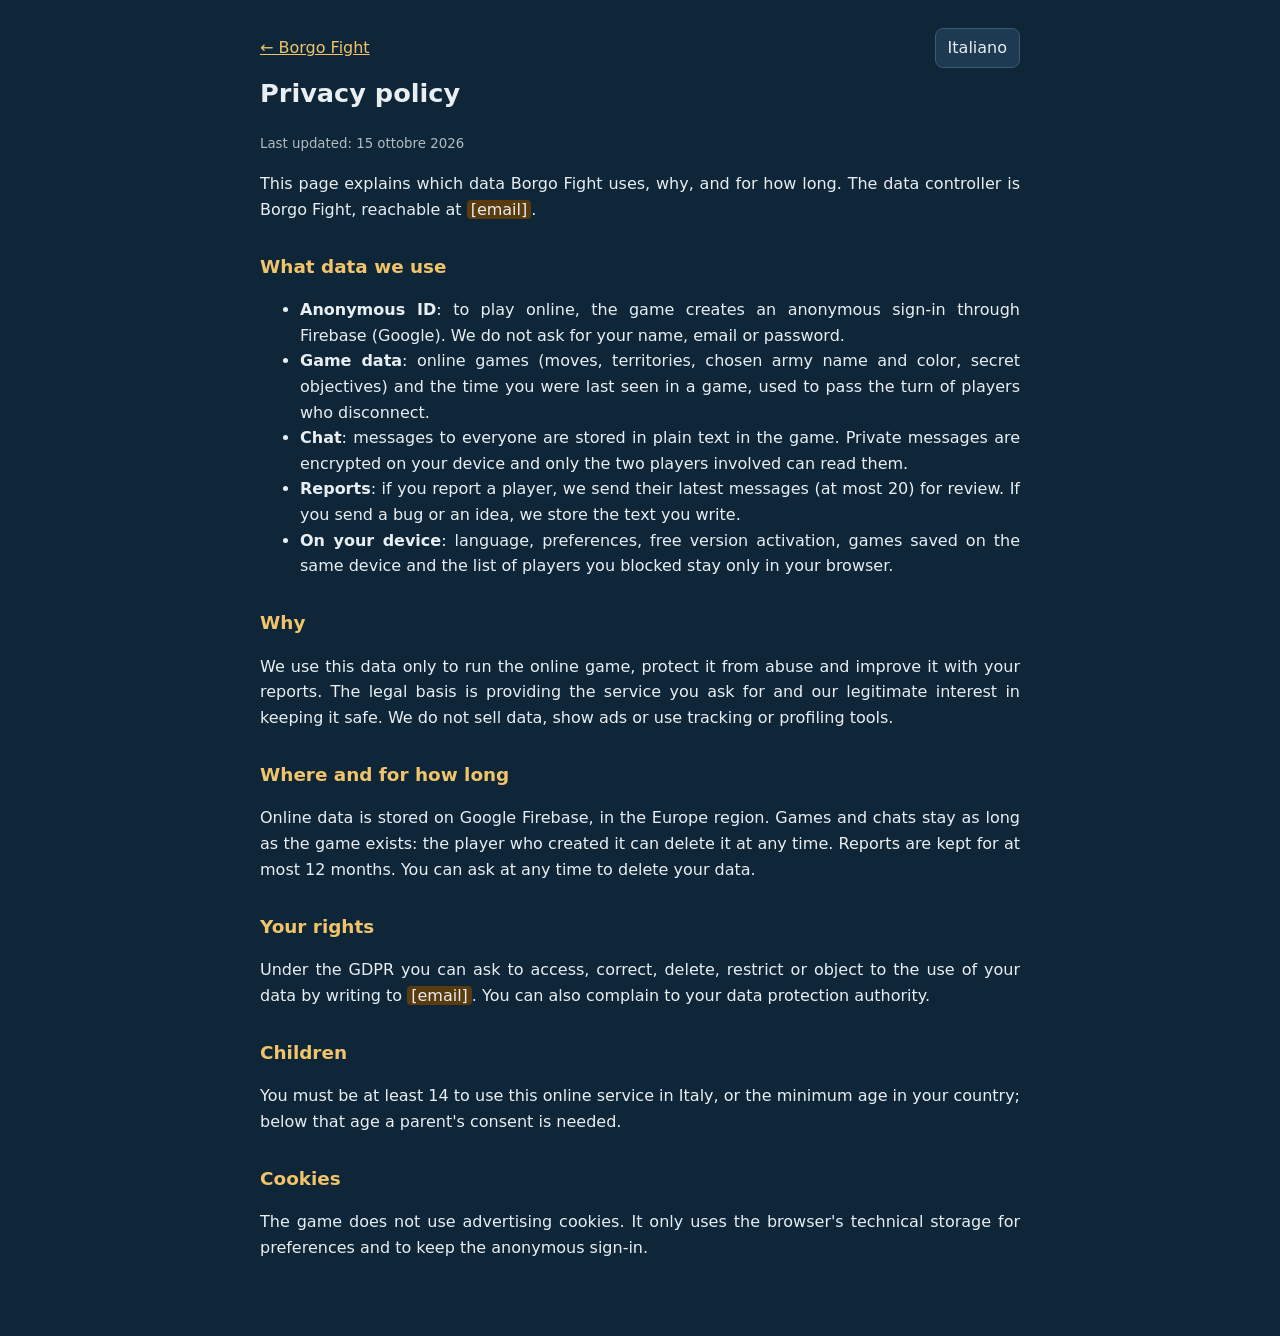
==== privacy.html @ 2352db0c "Add files via upload" ====
<!doctype html><html lang="it"><head><meta charset="utf-8"><meta name="viewport" content="width=device-width,initial-scale=1"><title>Borgo Fight</title><style>:root{color-scheme:dark}body{margin:0;background:#0e2638;color:#e9eef2;font:16px/1.6 system-ui,-apple-system,Segoe UI,Roboto,sans-serif}main{max-width:760px;margin:0 auto;padding:28px 20px 60px}h1{font-size:1.6em;margin:.2em 0}h2{font-size:1.15em;margin:1.6em 0 .4em;color:#f0c46a}p,li{text-align:justify;hyphens:auto}a{color:#f0c46a}.top{display:flex;justify-content:space-between;align-items:center;gap:12px}button{background:#1d3a52;color:#e9eef2;border:1px solid #3a5a74;border-radius:8px;padding:6px 12px;cursor:pointer;font:inherit}.ph{background:#5a3b10;padding:0 4px;border-radius:4px}small{opacity:.75}</style></head><body><main>
<div class="top"><a href="./">← Borgo Fight</a><button id="sw"></button></div>
<section data-l="it"><h1>Informativa sulla privacy</h1><p><small>Ultimo aggiornamento: <span class="ph" data-k="date">[data]</span></small></p>
<p>Questa pagina spiega quali dati usa Borgo Fight, perché e per quanto tempo. Il titolare del trattamento è <span class="ph" data-k="owner">[nome e cognome del titolare]</span>, contattabile a <span class="ph" data-k="email">[email]</span>.</p>
<h2>Quali dati usiamo</h2>
<ul><li><b>Identificativo anonimo</b>: per giocare online il gioco crea un accesso anonimo tramite Firebase (Google). Non chiediamo nome, email o password.</li>
<li><b>Dati di gioco</b>: le partite online (mosse, territori, nome dell'armata e colore scelti, obiettivi segreti) e l'ora dell'ultima presenza nella partita, usata per far passare il turno a chi si disconnette.</li>
<li><b>Chat</b>: i messaggi a tutti sono salvati in chiaro nella partita. I messaggi privati sono cifrati sul tuo dispositivo e possono leggerli solo i due giocatori coinvolti.</li>
<li><b>Segnalazioni</b>: se segnali un giocatore, inviamo i suoi ultimi messaggi (al massimo 20) per controllarli. Se invii un bug o un'idea, salviamo il testo che scrivi.</li>
<li><b>Sul tuo dispositivo</b>: lingua, preferenze, attivazione della versione free, partite salvate sullo stesso dispositivo e l'elenco dei giocatori che hai bloccato restano solo nel tuo browser.</li></ul>
<h2>Perché</h2><p>Usiamo questi dati solo per far funzionare il gioco online, proteggerlo da abusi e migliorarlo con le tue segnalazioni. La base giuridica è l'esecuzione del servizio che richiedi e il nostro legittimo interesse a tenerlo sicuro. Non vendiamo dati, non mostriamo pubblicità e non usiamo strumenti di tracciamento o profilazione.</p>
<h2>Dove e per quanto tempo</h2><p>I dati online sono conservati su Google Firebase, nella regione Europa. Le partite e le chat restano finché la partita esiste: chi l'ha creata può cancellarla in qualsiasi momento. Le segnalazioni restano al massimo 12 mesi. Puoi chiedere in qualunque momento di cancellare i tuoi dati.</p>
<h2>I tuoi diritti</h2><p>Secondo il GDPR puoi chiedere di accedere ai tuoi dati, correggerli, cancellarli, limitarne l'uso o opporti, scrivendo a <span class="ph" data-k="email">[email]</span>. Puoi anche presentare reclamo al Garante per la protezione dei dati personali.</p>
<h2>Minori</h2><p>In Italia per usare servizi online come questo serve avere almeno 14 anni; sotto questa età serve il consenso di un genitore.</p>
<h2>Cookie</h2><p>Il gioco non usa cookie pubblicitari. Usa solo la memoria tecnica del browser per le preferenze e per mantenere l'accesso anonimo.</p></section>
<section data-l="en" hidden><h1>Privacy policy</h1><p><small>Last updated: <span class="ph" data-k="date">[date]</span></small></p>
<p>This page explains which data Borgo Fight uses, why, and for how long. The data controller is <span class="ph" data-k="owner">[owner full name]</span>, reachable at <span class="ph" data-k="email">[email]</span>.</p>
<h2>What data we use</h2>
<ul><li><b>Anonymous ID</b>: to play online, the game creates an anonymous sign-in through Firebase (Google). We do not ask for your name, email or password.</li>
<li><b>Game data</b>: online games (moves, territories, chosen army name and color, secret objectives) and the time you were last seen in a game, used to pass the turn of players who disconnect.</li>
<li><b>Chat</b>: messages to everyone are stored in plain text in the game. Private messages are encrypted on your device and only the two players involved can read them.</li>
<li><b>Reports</b>: if you report a player, we send their latest messages (at most 20) for review. If you send a bug or an idea, we store the text you write.</li>
<li><b>On your device</b>: language, preferences, free version activation, games saved on the same device and the list of players you blocked stay only in your browser.</li></ul>
<h2>Why</h2><p>We use this data only to run the online game, protect it from abuse and improve it with your reports. The legal basis is providing the service you ask for and our legitimate interest in keeping it safe. We do not sell data, show ads or use tracking or profiling tools.</p>
<h2>Where and for how long</h2><p>Online data is stored on Google Firebase, in the Europe region. Games and chats stay as long as the game exists: the player who created it can delete it at any time. Reports are kept for at most 12 months. You can ask at any time to delete your data.</p>
<h2>Your rights</h2><p>Under the GDPR you can ask to access, correct, delete, restrict or object to the use of your data by writing to <span class="ph" data-k="email">[email]</span>. You can also complain to your data protection authority.</p>
<h2>Children</h2><p>You must be at least 14 to use this online service in Italy, or the minimum age in your country; below that age a parent's consent is needed.</p>
<h2>Cookies</h2><p>The game does not use advertising cookies. It only uses the browser's technical storage for preferences and to keep the anonymous sign-in.</p></section>
</main><script>const L=(navigator.language||'en').toLowerCase().startsWith('it')?'it':'en';function show(l){document.querySelectorAll('[data-l]').forEach(e=>e.hidden=e.dataset.l!==l);document.documentElement.lang=l;document.getElementById('sw').textContent=l==='it'?'English':'Italiano';document.getElementById('sw').onclick=()=>show(l==='it'?'en':'it');}show(L);</script><script src="config.js"></script><script>const C=window.BORGO_CONFIG||{},M={owner:C.ownerName,email:C.ownerEmail,date:C.legalDate};document.querySelectorAll(".ph").forEach(e=>{const v=M[e.dataset.k];if(v){e.textContent=v;e.classList.remove("ph");}});</script></body></html>
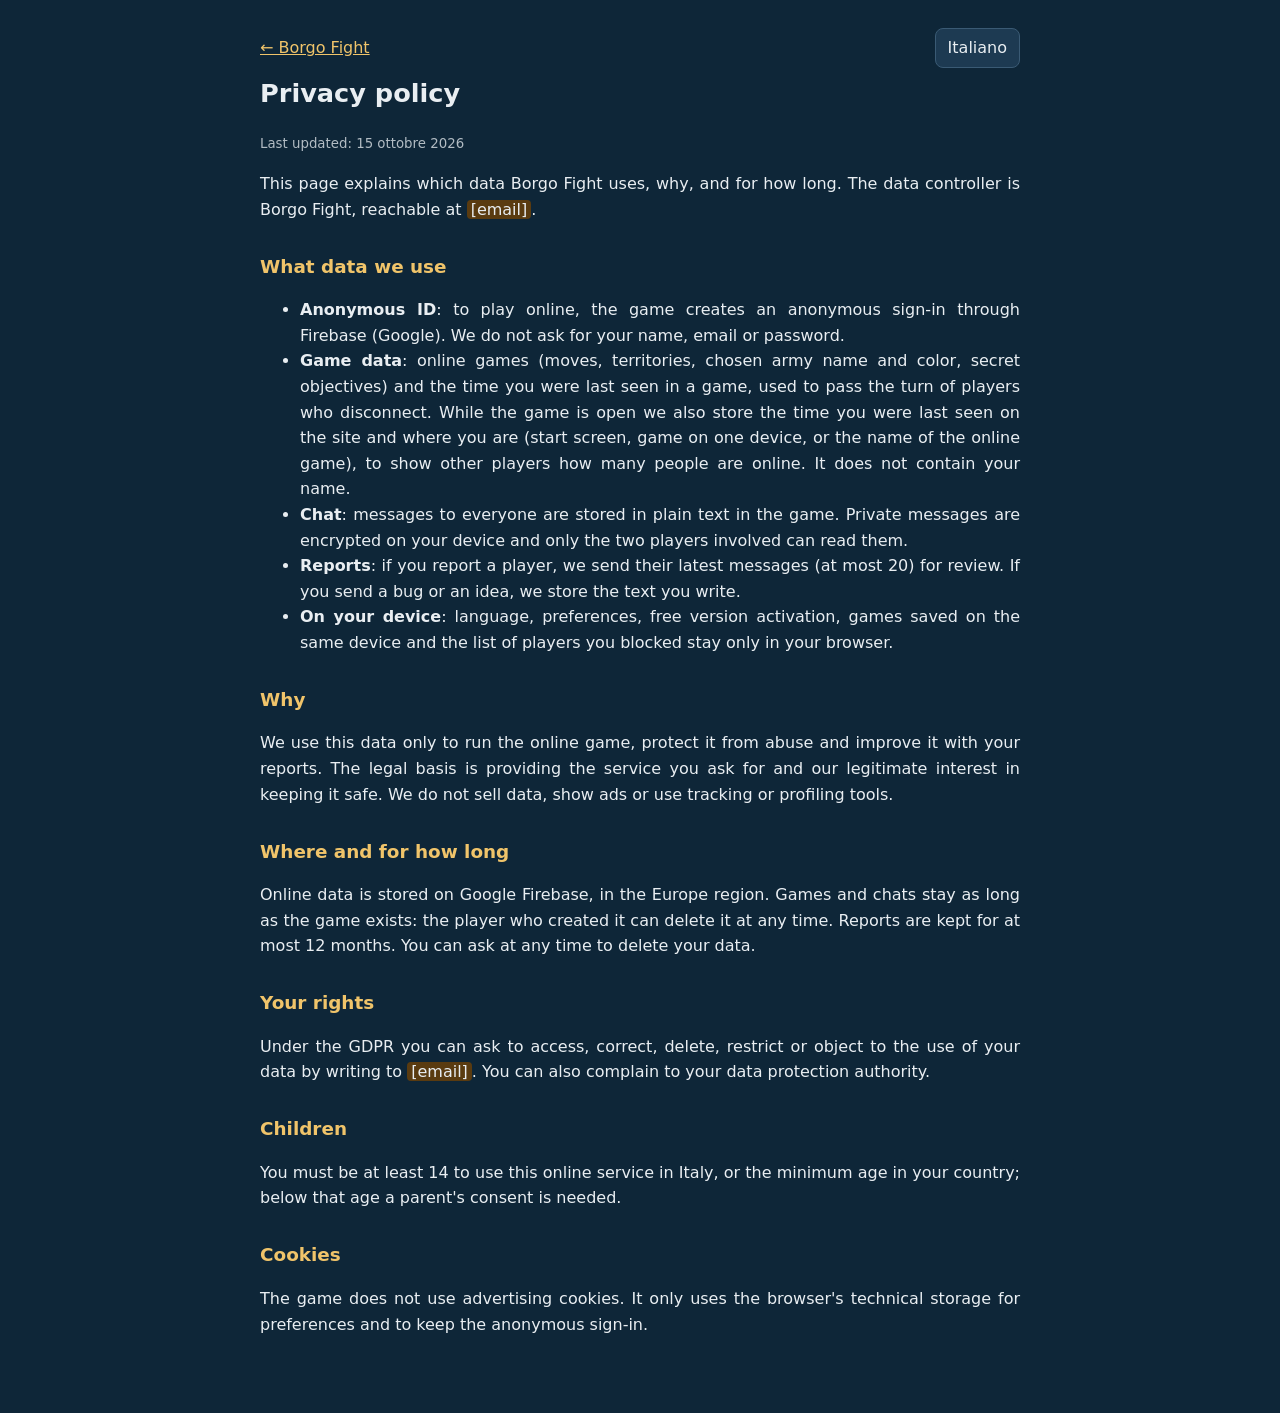
==== commit 3f97da21: "Add files via upload" ====
--- a/privacy.html
+++ b/privacy.html
@@ -4,7 +4,7 @@
 <p>Questa pagina spiega quali dati usa Borgo Fight, perché e per quanto tempo. Il titolare del trattamento è <span class="ph" data-k="owner">[nome e cognome del titolare]</span>, contattabile a <span class="ph" data-k="email">[email]</span>.</p>
 <h2>Quali dati usiamo</h2>
 <ul><li><b>Identificativo anonimo</b>: per giocare online il gioco crea un accesso anonimo tramite Firebase (Google). Non chiediamo nome, email o password.</li>
-<li><b>Dati di gioco</b>: le partite online (mosse, territori, nome dell'armata e colore scelti, obiettivi segreti) e l'ora dell'ultima presenza nella partita, usata per far passare il turno a chi si disconnette.</li>
+<li><b>Dati di gioco</b>: le partite online (mosse, territori, nome dell'armata e colore scelti, obiettivi segreti) e l'ora dell'ultima presenza nella partita, usata per far passare il turno a chi si disconnette. Finché il gioco è aperto salviamo anche l'ora dell'ultima presenza sul sito e dove ti trovi (schermata iniziale, partita sullo stesso dispositivo o nome della partita online), per mostrare agli altri giocatori quante persone sono online. Non contiene il tuo nome.</li>
 <li><b>Chat</b>: i messaggi a tutti sono salvati in chiaro nella partita. I messaggi privati sono cifrati sul tuo dispositivo e possono leggerli solo i due giocatori coinvolti.</li>
 <li><b>Segnalazioni</b>: se segnali un giocatore, inviamo i suoi ultimi messaggi (al massimo 20) per controllarli. Se invii un bug o un'idea, salviamo il testo che scrivi.</li>
 <li><b>Sul tuo dispositivo</b>: lingua, preferenze, attivazione della versione free, partite salvate sullo stesso dispositivo e l'elenco dei giocatori che hai bloccato restano solo nel tuo browser.</li></ul>
@@ -17,7 +17,7 @@
 <p>This page explains which data Borgo Fight uses, why, and for how long. The data controller is <span class="ph" data-k="owner">[owner full name]</span>, reachable at <span class="ph" data-k="email">[email]</span>.</p>
 <h2>What data we use</h2>
 <ul><li><b>Anonymous ID</b>: to play online, the game creates an anonymous sign-in through Firebase (Google). We do not ask for your name, email or password.</li>
-<li><b>Game data</b>: online games (moves, territories, chosen army name and color, secret objectives) and the time you were last seen in a game, used to pass the turn of players who disconnect.</li>
+<li><b>Game data</b>: online games (moves, territories, chosen army name and color, secret objectives) and the time you were last seen in a game, used to pass the turn of players who disconnect. While the game is open we also store the time you were last seen on the site and where you are (start screen, game on one device, or the name of the online game), to show other players how many people are online. It does not contain your name.</li>
 <li><b>Chat</b>: messages to everyone are stored in plain text in the game. Private messages are encrypted on your device and only the two players involved can read them.</li>
 <li><b>Reports</b>: if you report a player, we send their latest messages (at most 20) for review. If you send a bug or an idea, we store the text you write.</li>
 <li><b>On your device</b>: language, preferences, free version activation, games saved on the same device and the list of players you blocked stay only in your browser.</li></ul>
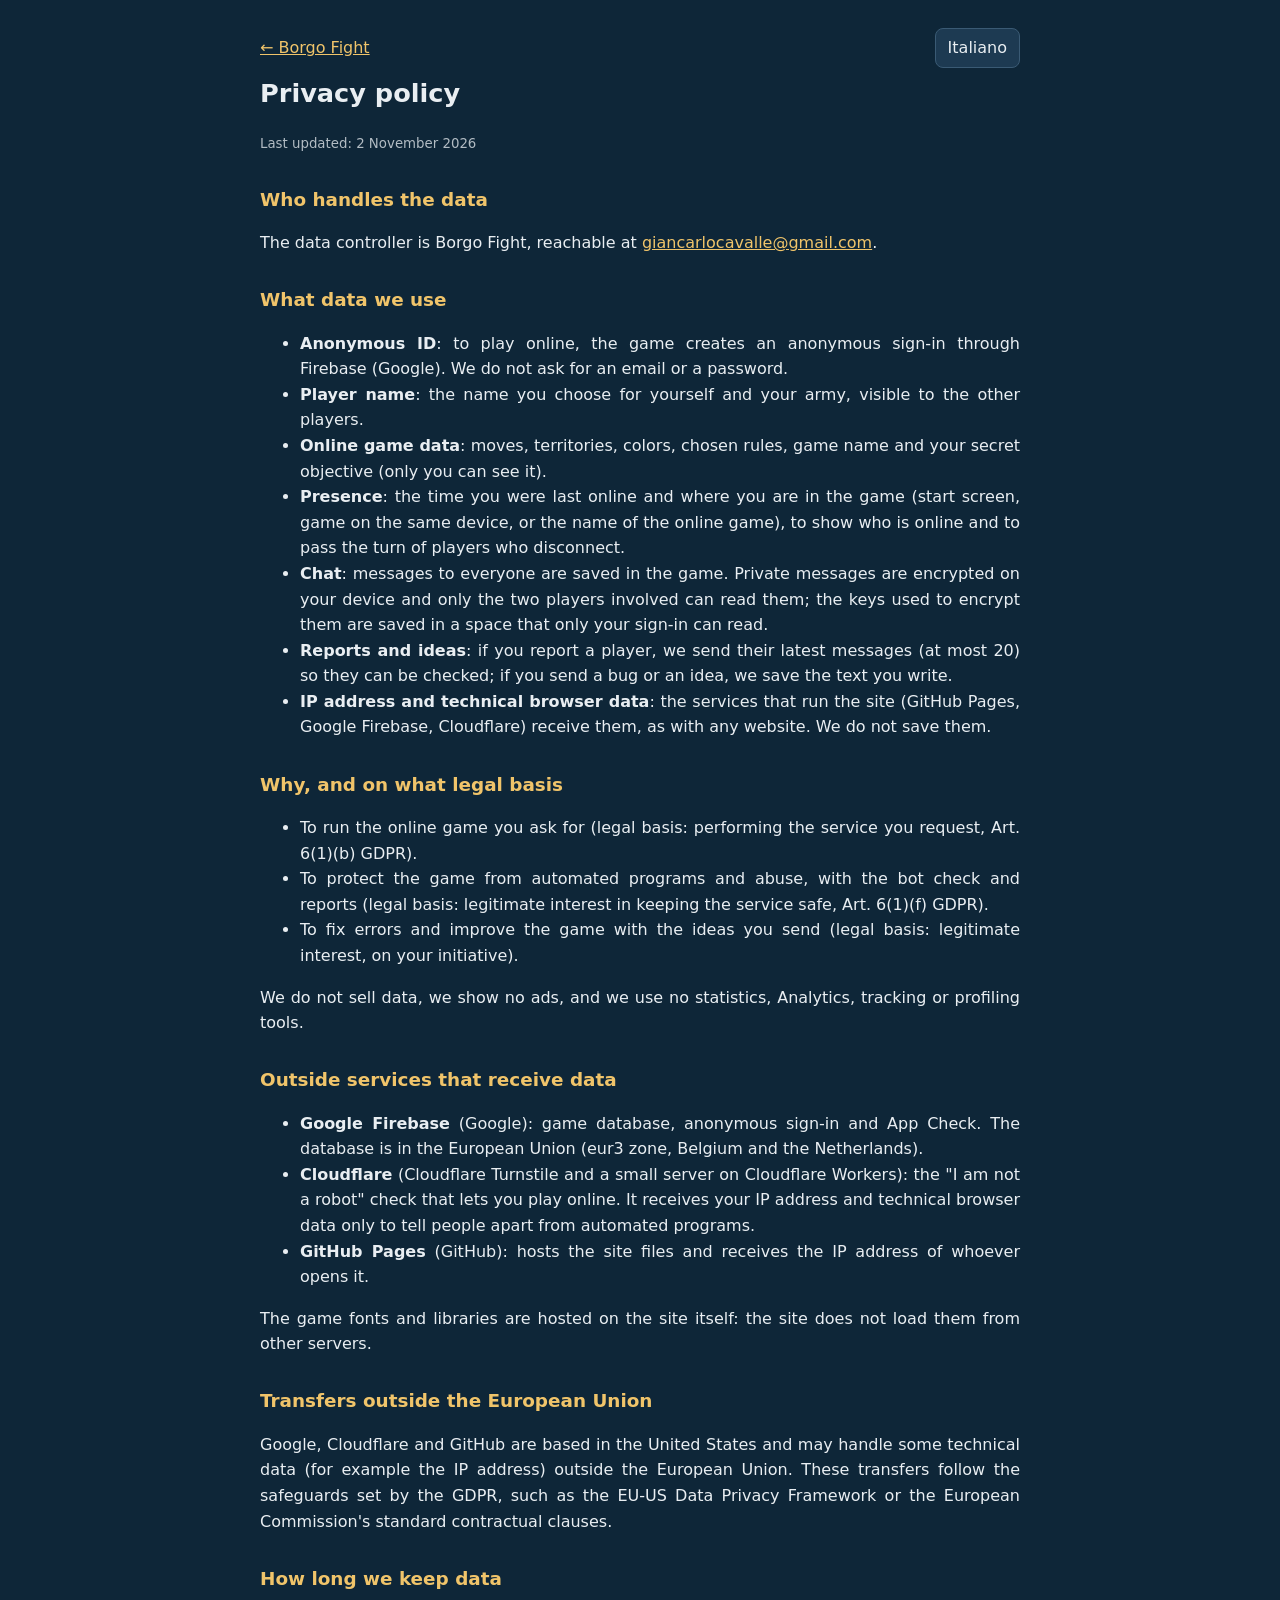
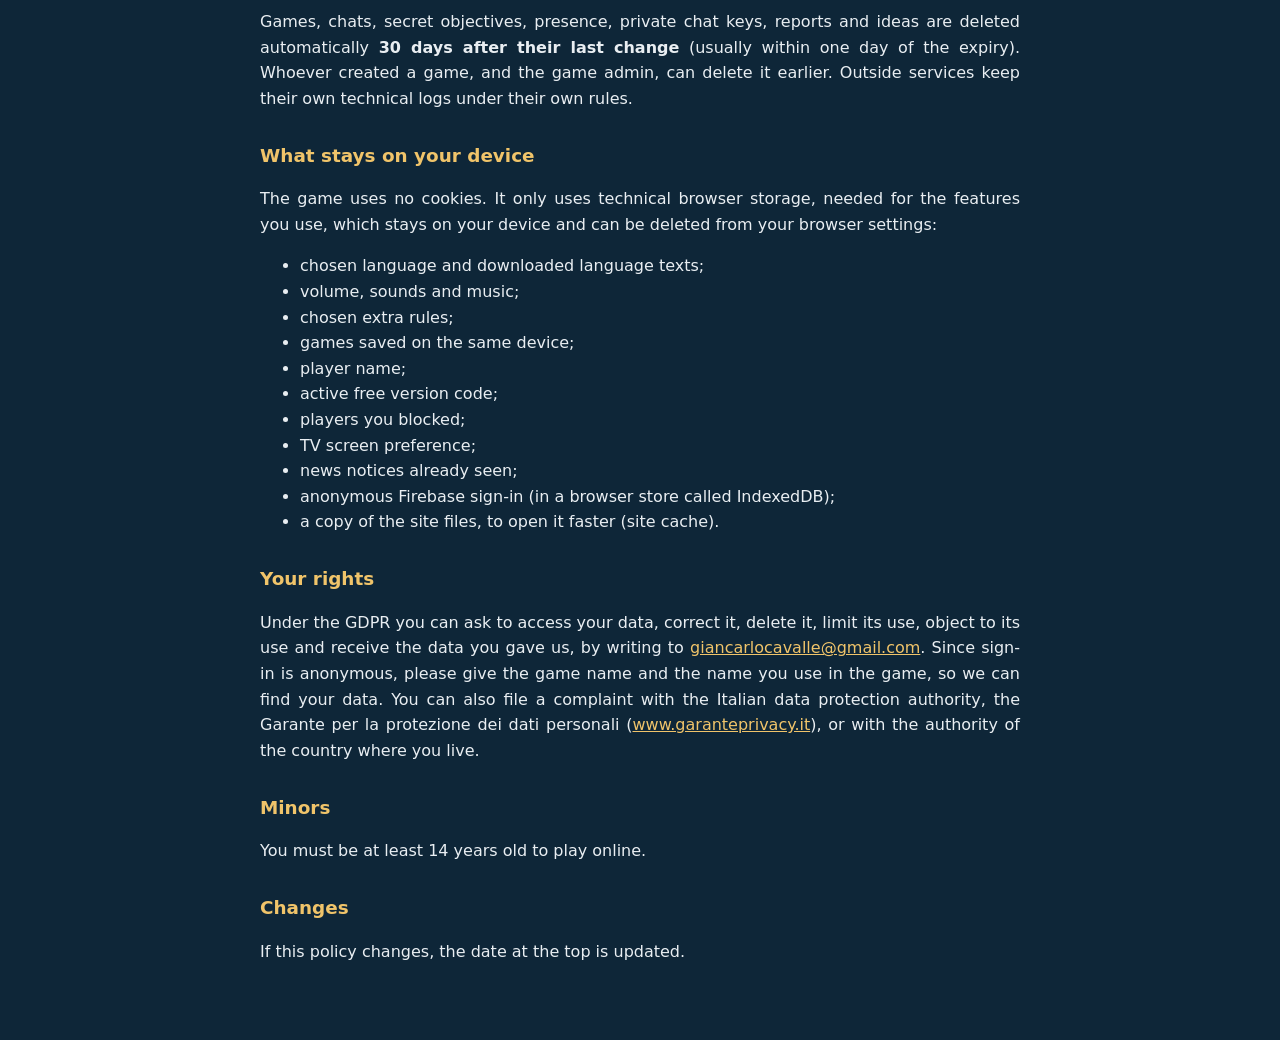
==== commit 4fb24779: "Privacy e Turnstile" ====
--- a/privacy.html
+++ b/privacy.html
@@ -1,29 +1,59 @@
 <!doctype html><html lang="it"><head><meta charset="utf-8"><meta name="viewport" content="width=device-width,initial-scale=1"><title>Borgo Fight</title><style>:root{color-scheme:dark}body{margin:0;background:#0e2638;color:#e9eef2;font:16px/1.6 system-ui,-apple-system,Segoe UI,Roboto,sans-serif}main{max-width:760px;margin:0 auto;padding:28px 20px 60px}h1{font-size:1.6em;margin:.2em 0}h2{font-size:1.15em;margin:1.6em 0 .4em;color:#f0c46a}p,li{text-align:justify;hyphens:auto}a{color:#f0c46a}.top{display:flex;justify-content:space-between;align-items:center;gap:12px}button{background:#1d3a52;color:#e9eef2;border:1px solid #3a5a74;border-radius:8px;padding:6px 12px;cursor:pointer;font:inherit}.ph{background:#5a3b10;padding:0 4px;border-radius:4px}small{opacity:.75}</style></head><body><main>
 <div class="top"><a href="./">← Borgo Fight</a><button id="sw"></button></div>
-<section data-l="it"><h1>Informativa sulla privacy</h1><p><small>Ultimo aggiornamento: <span class="ph" data-k="date">[data]</span></small></p>
-<p>Questa pagina spiega quali dati usa Borgo Fight, perché e per quanto tempo. Il titolare del trattamento è <span class="ph" data-k="owner">[nome e cognome del titolare]</span>, contattabile a <span class="ph" data-k="email">[email]</span>.</p>
-<h2>Quali dati usiamo</h2>
-<ul><li><b>Identificativo anonimo</b>: per giocare online il gioco crea un accesso anonimo tramite Firebase (Google). Non chiediamo nome, email o password.</li>
-<li><b>Dati di gioco</b>: le partite online (mosse, territori, nome dell'armata e colore scelti, obiettivi segreti) e l'ora dell'ultima presenza nella partita, usata per far passare il turno a chi si disconnette. Finché il gioco è aperto salviamo anche l'ora dell'ultima presenza sul sito e dove ti trovi (schermata iniziale, partita sullo stesso dispositivo o nome della partita online), per mostrare agli altri giocatori quante persone sono online. Non contiene il tuo nome.</li>
-<li><b>Chat</b>: i messaggi a tutti sono salvati in chiaro nella partita. I messaggi privati sono cifrati sul tuo dispositivo e possono leggerli solo i due giocatori coinvolti.</li>
-<li><b>Segnalazioni</b>: se segnali un giocatore, inviamo i suoi ultimi messaggi (al massimo 20) per controllarli. Se invii un bug o un'idea, salviamo il testo che scrivi.</li>
-<li><b>Sul tuo dispositivo</b>: lingua, preferenze, attivazione della versione free, partite salvate sullo stesso dispositivo e l'elenco dei giocatori che hai bloccato restano solo nel tuo browser.</li></ul>
-<h2>Perché</h2><p>Usiamo questi dati solo per far funzionare il gioco online, proteggerlo da abusi e migliorarlo con le tue segnalazioni. La base giuridica è l'esecuzione del servizio che richiedi e il nostro legittimo interesse a tenerlo sicuro. Non vendiamo dati, non mostriamo pubblicità e non usiamo strumenti di tracciamento o profilazione.</p>
-<h2>Dove e per quanto tempo</h2><p>I dati online sono conservati su Google Firebase, nella regione Europa. Le partite e le chat restano finché la partita esiste: chi l'ha creata può cancellarla in qualsiasi momento. Le segnalazioni restano al massimo 12 mesi. Puoi chiedere in qualunque momento di cancellare i tuoi dati.</p>
-<h2>I tuoi diritti</h2><p>Secondo il GDPR puoi chiedere di accedere ai tuoi dati, correggerli, cancellarli, limitarne l'uso o opporti, scrivendo a <span class="ph" data-k="email">[email]</span>. Puoi anche presentare reclamo al Garante per la protezione dei dati personali.</p>
-<h2>Minori</h2><p>In Italia per usare servizi online come questo serve avere almeno 14 anni; sotto questa età serve il consenso di un genitore.</p>
-<h2>Cookie</h2><p>Il gioco non usa cookie pubblicitari. Usa solo la memoria tecnica del browser per le preferenze e per mantenere l'accesso anonimo.</p></section>
-<section data-l="en" hidden><h1>Privacy policy</h1><p><small>Last updated: <span class="ph" data-k="date">[date]</span></small></p>
-<p>This page explains which data Borgo Fight uses, why, and for how long. The data controller is <span class="ph" data-k="owner">[owner full name]</span>, reachable at <span class="ph" data-k="email">[email]</span>.</p>
-<h2>What data we use</h2>
-<ul><li><b>Anonymous ID</b>: to play online, the game creates an anonymous sign-in through Firebase (Google). We do not ask for your name, email or password.</li>
-<li><b>Game data</b>: online games (moves, territories, chosen army name and color, secret objectives) and the time you were last seen in a game, used to pass the turn of players who disconnect. While the game is open we also store the time you were last seen on the site and where you are (start screen, game on one device, or the name of the online game), to show other players how many people are online. It does not contain your name.</li>
-<li><b>Chat</b>: messages to everyone are stored in plain text in the game. Private messages are encrypted on your device and only the two players involved can read them.</li>
-<li><b>Reports</b>: if you report a player, we send their latest messages (at most 20) for review. If you send a bug or an idea, we store the text you write.</li>
-<li><b>On your device</b>: language, preferences, free version activation, games saved on the same device and the list of players you blocked stay only in your browser.</li></ul>
-<h2>Why</h2><p>We use this data only to run the online game, protect it from abuse and improve it with your reports. The legal basis is providing the service you ask for and our legitimate interest in keeping it safe. We do not sell data, show ads or use tracking or profiling tools.</p>
-<h2>Where and for how long</h2><p>Online data is stored on Google Firebase, in the Europe region. Games and chats stay as long as the game exists: the player who created it can delete it at any time. Reports are kept for at most 12 months. You can ask at any time to delete your data.</p>
-<h2>Your rights</h2><p>Under the GDPR you can ask to access, correct, delete, restrict or object to the use of your data by writing to <span class="ph" data-k="email">[email]</span>. You can also complain to your data protection authority.</p>
-<h2>Children</h2><p>You must be at least 14 to use this online service in Italy, or the minimum age in your country; below that age a parent's consent is needed.</p>
-<h2>Cookies</h2><p>The game does not use advertising cookies. It only uses the browser's technical storage for preferences and to keep the anonymous sign-in.</p></section>
-</main><script>const L=(navigator.language||'en').toLowerCase().startsWith('it')?'it':'en';function show(l){document.querySelectorAll('[data-l]').forEach(e=>e.hidden=e.dataset.l!==l);document.documentElement.lang=l;document.getElementById('sw').textContent=l==='it'?'English':'Italiano';document.getElementById('sw').onclick=()=>show(l==='it'?'en':'it');}show(L);</script><script src="config.js"></script><script>const C=window.BORGO_CONFIG||{},M={owner:C.ownerName,email:C.ownerEmail,date:C.legalDate};document.querySelectorAll(".ph").forEach(e=>{const v=M[e.dataset.k];if(v){e.textContent=v;e.classList.remove("ph");}});</script></body></html>+<section data-l="it"><h1>Informativa sulla privacy</h1><p><small>Ultimo aggiornamento: 2 novembre 2026</small></p>
+<h2>Chi gestisce i dati</h2><p>Il titolare del trattamento è Borgo Fight, contattabile a <a href="mailto:giancarlocavalle@gmail.com">giancarlocavalle@gmail.com</a>.</p>
+<h2>Quali dati usiamo</h2><ul>
+<li><b>Identificativo anonimo</b>: per giocare online il gioco crea un accesso anonimo tramite Firebase (Google). Non chiediamo email né password.</li>
+<li><b>Nome del giocatore</b>: il nome che scegli per te e per la tua armata, visibile agli altri giocatori.</li>
+<li><b>Dati delle partite online</b>: mosse, territori, colori, regole scelte, nome della partita e il tuo obiettivo segreto (che vedi solo tu).</li>
+<li><b>Presenza</b>: l'ora dell'ultima presenza e dove ti trovi nel gioco (schermata iniziale, partita sullo stesso dispositivo o nome della partita online), per mostrare chi è online e far passare il turno a chi si disconnette.</li>
+<li><b>Chat</b>: i messaggi a tutti sono salvati nella partita. I messaggi privati sono cifrati sul tuo dispositivo e possono leggerli solo i due giocatori coinvolti; le chiavi per cifrarli sono salvate in uno spazio che può leggere solo il tuo accesso.</li>
+<li><b>Segnalazioni e idee</b>: se segnali un giocatore inviamo i suoi ultimi messaggi (al massimo 20) per controllarli; se mandi un bug o un'idea salviamo il testo che scrivi.</li>
+<li><b>Indirizzo IP e dati tecnici del browser</b>: li ricevono i servizi che fanno funzionare il sito (GitHub Pages, Google Firebase, Cloudflare), come avviene per ogni sito. Noi non li salviamo.</li></ul>
+<h2>Perché e su che base legale</h2><ul>
+<li>Far funzionare il gioco online che richiedi (base legale: esecuzione del servizio richiesto, art. 6.1.b GDPR).</li>
+<li>Proteggere il gioco da programmi automatici e abusi, con il controllo antibot e le segnalazioni (base legale: legittimo interesse a tenere il servizio sicuro, art. 6.1.f GDPR).</li>
+<li>Correggere errori e migliorare il gioco con le idee che ci mandi (base legale: legittimo interesse, su tua iniziativa).</li></ul>
+<p>Non vendiamo dati, non mostriamo pubblicità e non usiamo statistiche, Analytics, strumenti di tracciamento o profilazione.</p>
+<h2>Servizi esterni che ricevono i dati</h2><ul>
+<li><b>Google Firebase</b> (Google): database delle partite, accesso anonimo e controllo App Check. Il database si trova nell'Unione Europea (zona eur3, Belgio e Paesi Bassi).</li>
+<li><b>Cloudflare</b> (Cloudflare Turnstile e un piccolo server su Cloudflare Workers): il controllo "non sono un robot" che permette di usare il gioco online. Riceve l'indirizzo IP e dati tecnici del browser solo per distinguere le persone dai programmi automatici.</li>
+<li><b>GitHub Pages</b> (GitHub): ospita i file del sito e riceve l'indirizzo IP di chi lo apre.</li></ul>
+<p>Caratteri e librerie del gioco sono ospitati nel sito stesso: il sito non li carica da altri server.</p>
+<h2>Trasferimento fuori dall'Unione Europea</h2><p>Google, Cloudflare e GitHub sono aziende con sede negli Stati Uniti e possono trattare alcuni dati tecnici (per esempio l'indirizzo IP) anche fuori dall'Unione Europea. Questi trasferimenti avvengono secondo le garanzie previste dal GDPR, come l'adesione al Data Privacy Framework UE-USA o le clausole contrattuali standard della Commissione europea.</p>
+<h2>Per quanto tempo</h2><p>Partite, chat, obiettivi segreti, presenza, chiavi della chat privata, segnalazioni e idee vengono cancellati automaticamente <b>30 giorni dopo l'ultima modifica</b> (di solito entro un giorno dalla scadenza). Chi ha creato una partita, e l'amministratore del gioco, possono cancellarla prima. I servizi esterni conservano i propri registri tecnici secondo le loro regole.</p>
+<h2>Cosa resta sul tuo dispositivo</h2><p>Il gioco non usa cookie. Usa solo memoria tecnica del browser, necessaria alle funzioni che usi, che resta sul tuo dispositivo e puoi cancellare dalle impostazioni del browser:</p><ul>
+<li>lingua scelta e testi della lingua scaricati;</li><li>volume, suoni e musica;</li><li>regole extra scelte;</li><li>partite salvate sullo stesso dispositivo;</li><li>nome del giocatore;</li><li>codice della Versione free attivo;</li><li>giocatori che hai bloccato;</li><li>preferenza dello schermo TV;</li><li>avvisi di novità già visti;</li>
+<li>accesso anonimo a Firebase (in un archivio del browser chiamato IndexedDB);</li><li>copia dei file del sito, per aprirlo più in fretta (cache del sito).</li></ul>
+<h2>I tuoi diritti</h2><p>Secondo il GDPR puoi chiedere di accedere ai tuoi dati, correggerli, cancellarli, limitarne l'uso, opporti al trattamento e ricevere i dati che ci hai fornito, scrivendo a <a href="mailto:giancarlocavalle@gmail.com">giancarlocavalle@gmail.com</a>. Poiché l'accesso è anonimo, indica il nome della partita e il nome che usi nel gioco, così possiamo trovare i tuoi dati. Puoi anche presentare reclamo al Garante per la protezione dei dati personali (<a href="https://www.garanteprivacy.it" target="_blank" rel="noopener">www.garanteprivacy.it</a>) o all'autorità del paese in cui vivi.</p>
+<h2>Minori</h2><p>Per usare il gioco online bisogna avere almeno 14 anni.</p>
+<h2>Modifiche</h2><p>Se questa informativa cambia, la data in alto viene aggiornata.</p></section>
+<section data-l="en"><h1>Privacy policy</h1><p><small>Last updated: 2 November 2026</small></p>
+<h2>Who handles the data</h2><p>The data controller is Borgo Fight, reachable at <a href="mailto:giancarlocavalle@gmail.com">giancarlocavalle@gmail.com</a>.</p>
+<h2>What data we use</h2><ul>
+<li><b>Anonymous ID</b>: to play online, the game creates an anonymous sign-in through Firebase (Google). We do not ask for an email or a password.</li>
+<li><b>Player name</b>: the name you choose for yourself and your army, visible to the other players.</li>
+<li><b>Online game data</b>: moves, territories, colors, chosen rules, game name and your secret objective (only you can see it).</li>
+<li><b>Presence</b>: the time you were last online and where you are in the game (start screen, game on the same device, or the name of the online game), to show who is online and to pass the turn of players who disconnect.</li>
+<li><b>Chat</b>: messages to everyone are saved in the game. Private messages are encrypted on your device and only the two players involved can read them; the keys used to encrypt them are saved in a space that only your sign-in can read.</li>
+<li><b>Reports and ideas</b>: if you report a player, we send their latest messages (at most 20) so they can be checked; if you send a bug or an idea, we save the text you write.</li>
+<li><b>IP address and technical browser data</b>: the services that run the site (GitHub Pages, Google Firebase, Cloudflare) receive them, as with any website. We do not save them.</li></ul>
+<h2>Why, and on what legal basis</h2><ul>
+<li>To run the online game you ask for (legal basis: performing the service you request, Art. 6(1)(b) GDPR).</li>
+<li>To protect the game from automated programs and abuse, with the bot check and reports (legal basis: legitimate interest in keeping the service safe, Art. 6(1)(f) GDPR).</li>
+<li>To fix errors and improve the game with the ideas you send (legal basis: legitimate interest, on your initiative).</li></ul>
+<p>We do not sell data, we show no ads, and we use no statistics, Analytics, tracking or profiling tools.</p>
+<h2>Outside services that receive data</h2><ul>
+<li><b>Google Firebase</b> (Google): game database, anonymous sign-in and App Check. The database is in the European Union (eur3 zone, Belgium and the Netherlands).</li>
+<li><b>Cloudflare</b> (Cloudflare Turnstile and a small server on Cloudflare Workers): the "I am not a robot" check that lets you play online. It receives your IP address and technical browser data only to tell people apart from automated programs.</li>
+<li><b>GitHub Pages</b> (GitHub): hosts the site files and receives the IP address of whoever opens it.</li></ul>
+<p>The game fonts and libraries are hosted on the site itself: the site does not load them from other servers.</p>
+<h2>Transfers outside the European Union</h2><p>Google, Cloudflare and GitHub are based in the United States and may handle some technical data (for example the IP address) outside the European Union. These transfers follow the safeguards set by the GDPR, such as the EU-US Data Privacy Framework or the European Commission's standard contractual clauses.</p>
+<h2>How long we keep data</h2><p>Games, chats, secret objectives, presence, private chat keys, reports and ideas are deleted automatically <b>30 days after their last change</b> (usually within one day of the expiry). Whoever created a game, and the game admin, can delete it earlier. Outside services keep their own technical logs under their own rules.</p>
+<h2>What stays on your device</h2><p>The game uses no cookies. It only uses technical browser storage, needed for the features you use, which stays on your device and can be deleted from your browser settings:</p><ul>
+<li>chosen language and downloaded language texts;</li><li>volume, sounds and music;</li><li>chosen extra rules;</li><li>games saved on the same device;</li><li>player name;</li><li>active free version code;</li><li>players you blocked;</li><li>TV screen preference;</li><li>news notices already seen;</li>
+<li>anonymous Firebase sign-in (in a browser store called IndexedDB);</li><li>a copy of the site files, to open it faster (site cache).</li></ul>
+<h2>Your rights</h2><p>Under the GDPR you can ask to access your data, correct it, delete it, limit its use, object to its use and receive the data you gave us, by writing to <a href="mailto:giancarlocavalle@gmail.com">giancarlocavalle@gmail.com</a>. Since sign-in is anonymous, please give the game name and the name you use in the game, so we can find your data. You can also file a complaint with the Italian data protection authority, the Garante per la protezione dei dati personali (<a href="https://www.garanteprivacy.it" target="_blank" rel="noopener">www.garanteprivacy.it</a>), or with the authority of the country where you live.</p>
+<h2>Minors</h2><p>You must be at least 14 years old to play online.</p>
+<h2>Changes</h2><p>If this policy changes, the date at the top is updated.</p></section>
+</main><script>const L=(navigator.language||'en').toLowerCase().startsWith('it')?'it':'en';function show(l){document.querySelectorAll('[data-l]').forEach(e=>e.hidden=e.dataset.l!==l);document.documentElement.lang=l;document.getElementById('sw').textContent=l==='it'?'English':'Italiano';document.getElementById('sw').onclick=()=>show(l==='it'?'en':'it');}show(L);</script></body></html>
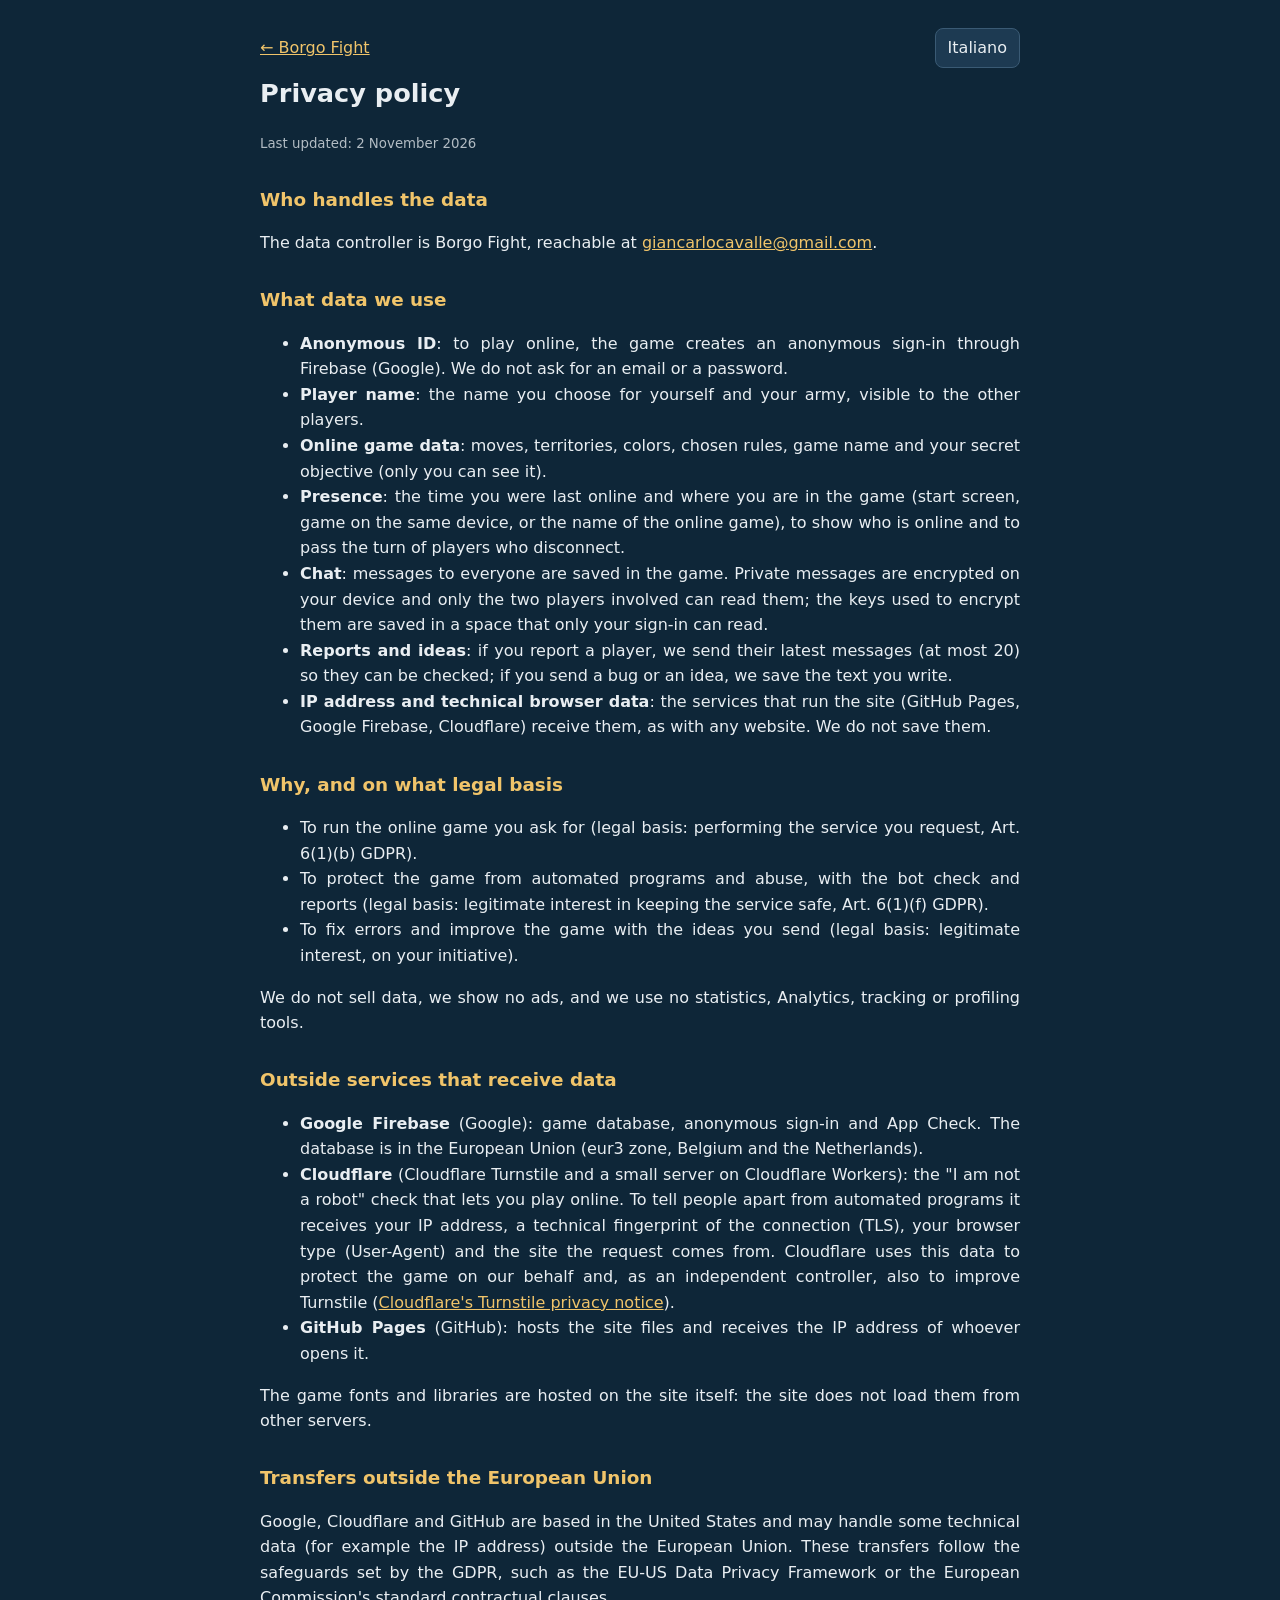
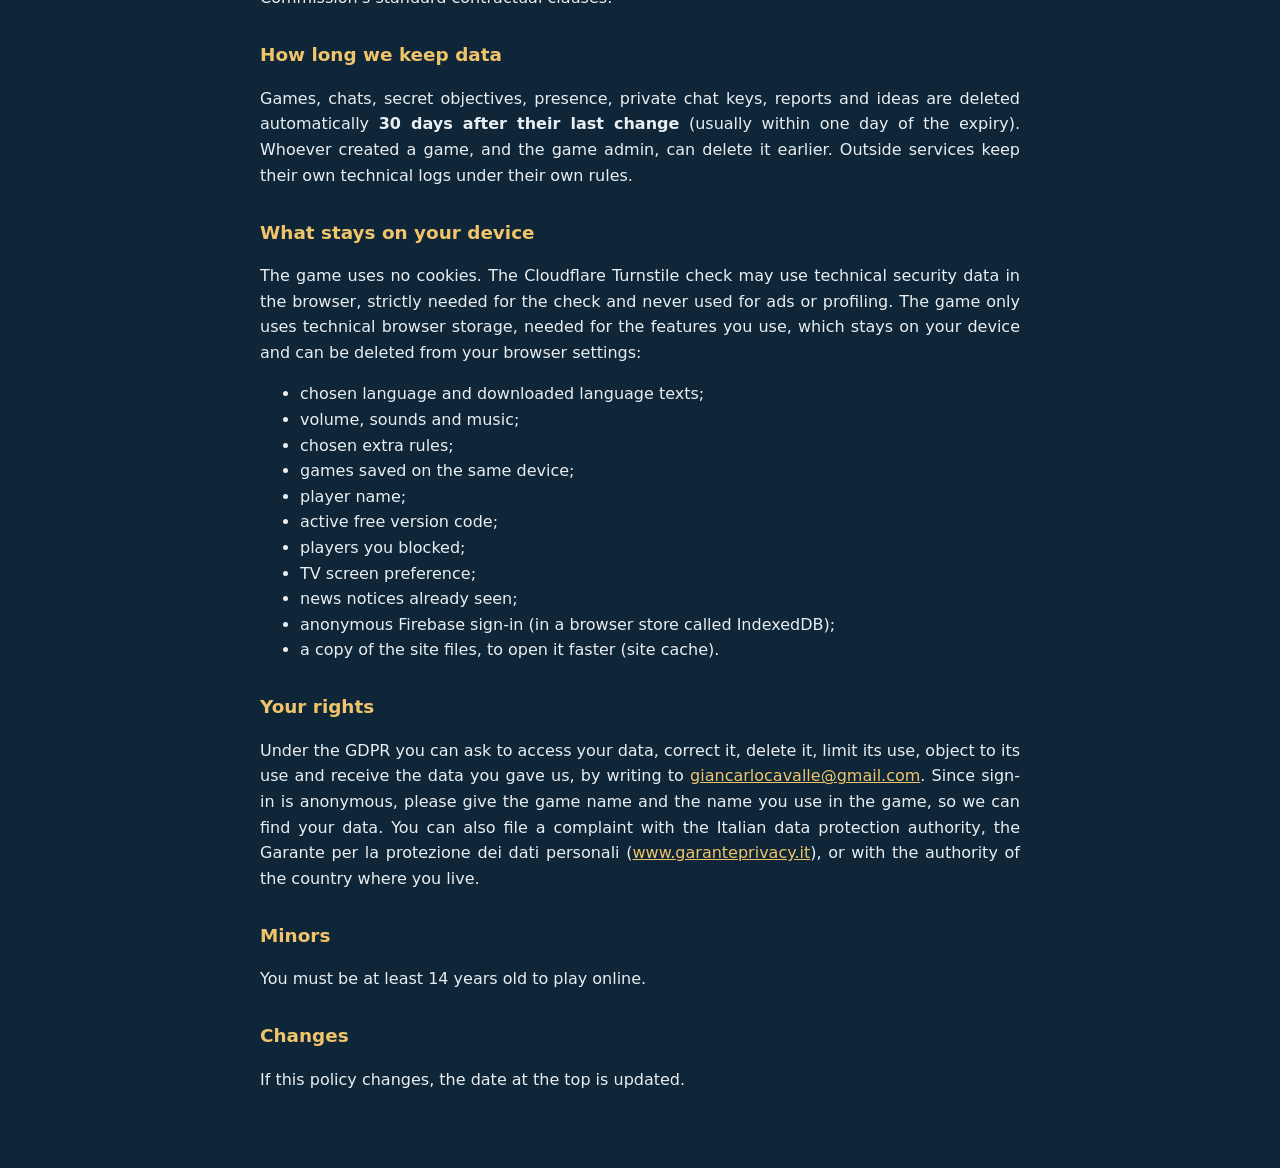
==== commit 8185da82: "Privacy Turnstile" ====
--- a/privacy.html
+++ b/privacy.html
@@ -17,12 +17,12 @@
 <p>Non vendiamo dati, non mostriamo pubblicità e non usiamo statistiche, Analytics, strumenti di tracciamento o profilazione.</p>
 <h2>Servizi esterni che ricevono i dati</h2><ul>
 <li><b>Google Firebase</b> (Google): database delle partite, accesso anonimo e controllo App Check. Il database si trova nell'Unione Europea (zona eur3, Belgio e Paesi Bassi).</li>
-<li><b>Cloudflare</b> (Cloudflare Turnstile e un piccolo server su Cloudflare Workers): il controllo "non sono un robot" che permette di usare il gioco online. Riceve l'indirizzo IP e dati tecnici del browser solo per distinguere le persone dai programmi automatici.</li>
+<li><b>Cloudflare</b> (Cloudflare Turnstile e un piccolo server su Cloudflare Workers): il controllo "non sono un robot" che permette di usare il gioco online. Per distinguere le persone dai programmi automatici riceve l'indirizzo IP, un'impronta tecnica della connessione (TLS), il tipo di browser (User-Agent) e il sito da cui arriva la richiesta. Cloudflare usa questi dati per proteggere il gioco per nostro conto e, come titolare autonomo, anche per migliorare Turnstile (<a href="https://www.cloudflare.com/turnstile-privacy-policy/" target="_blank" rel="noopener">informativa di Cloudflare su Turnstile</a>).</li>
 <li><b>GitHub Pages</b> (GitHub): ospita i file del sito e riceve l'indirizzo IP di chi lo apre.</li></ul>
 <p>Caratteri e librerie del gioco sono ospitati nel sito stesso: il sito non li carica da altri server.</p>
 <h2>Trasferimento fuori dall'Unione Europea</h2><p>Google, Cloudflare e GitHub sono aziende con sede negli Stati Uniti e possono trattare alcuni dati tecnici (per esempio l'indirizzo IP) anche fuori dall'Unione Europea. Questi trasferimenti avvengono secondo le garanzie previste dal GDPR, come l'adesione al Data Privacy Framework UE-USA o le clausole contrattuali standard della Commissione europea.</p>
 <h2>Per quanto tempo</h2><p>Partite, chat, obiettivi segreti, presenza, chiavi della chat privata, segnalazioni e idee vengono cancellati automaticamente <b>30 giorni dopo l'ultima modifica</b> (di solito entro un giorno dalla scadenza). Chi ha creato una partita, e l'amministratore del gioco, possono cancellarla prima. I servizi esterni conservano i propri registri tecnici secondo le loro regole.</p>
-<h2>Cosa resta sul tuo dispositivo</h2><p>Il gioco non usa cookie. Usa solo memoria tecnica del browser, necessaria alle funzioni che usi, che resta sul tuo dispositivo e puoi cancellare dalle impostazioni del browser:</p><ul>
+<h2>Cosa resta sul tuo dispositivo</h2><p>Il gioco non usa cookie. Il controllo Turnstile di Cloudflare può usare dati tecnici di sicurezza nel browser, strettamente necessari al controllo e mai usati per pubblicità o profilazione. Il gioco usa solo memoria tecnica del browser, necessaria alle funzioni che usi, che resta sul tuo dispositivo e puoi cancellare dalle impostazioni del browser:</p><ul>
 <li>lingua scelta e testi della lingua scaricati;</li><li>volume, suoni e musica;</li><li>regole extra scelte;</li><li>partite salvate sullo stesso dispositivo;</li><li>nome del giocatore;</li><li>codice della Versione free attivo;</li><li>giocatori che hai bloccato;</li><li>preferenza dello schermo TV;</li><li>avvisi di novità già visti;</li>
 <li>accesso anonimo a Firebase (in un archivio del browser chiamato IndexedDB);</li><li>copia dei file del sito, per aprirlo più in fretta (cache del sito).</li></ul>
 <h2>I tuoi diritti</h2><p>Secondo il GDPR puoi chiedere di accedere ai tuoi dati, correggerli, cancellarli, limitarne l'uso, opporti al trattamento e ricevere i dati che ci hai fornito, scrivendo a <a href="mailto:giancarlocavalle@gmail.com">giancarlocavalle@gmail.com</a>. Poiché l'accesso è anonimo, indica il nome della partita e il nome che usi nel gioco, così possiamo trovare i tuoi dati. Puoi anche presentare reclamo al Garante per la protezione dei dati personali (<a href="https://www.garanteprivacy.it" target="_blank" rel="noopener">www.garanteprivacy.it</a>) o all'autorità del paese in cui vivi.</p>
@@ -45,12 +45,12 @@
 <p>We do not sell data, we show no ads, and we use no statistics, Analytics, tracking or profiling tools.</p>
 <h2>Outside services that receive data</h2><ul>
 <li><b>Google Firebase</b> (Google): game database, anonymous sign-in and App Check. The database is in the European Union (eur3 zone, Belgium and the Netherlands).</li>
-<li><b>Cloudflare</b> (Cloudflare Turnstile and a small server on Cloudflare Workers): the "I am not a robot" check that lets you play online. It receives your IP address and technical browser data only to tell people apart from automated programs.</li>
+<li><b>Cloudflare</b> (Cloudflare Turnstile and a small server on Cloudflare Workers): the "I am not a robot" check that lets you play online. To tell people apart from automated programs it receives your IP address, a technical fingerprint of the connection (TLS), your browser type (User-Agent) and the site the request comes from. Cloudflare uses this data to protect the game on our behalf and, as an independent controller, also to improve Turnstile (<a href="https://www.cloudflare.com/turnstile-privacy-policy/" target="_blank" rel="noopener">Cloudflare's Turnstile privacy notice</a>).</li>
 <li><b>GitHub Pages</b> (GitHub): hosts the site files and receives the IP address of whoever opens it.</li></ul>
 <p>The game fonts and libraries are hosted on the site itself: the site does not load them from other servers.</p>
 <h2>Transfers outside the European Union</h2><p>Google, Cloudflare and GitHub are based in the United States and may handle some technical data (for example the IP address) outside the European Union. These transfers follow the safeguards set by the GDPR, such as the EU-US Data Privacy Framework or the European Commission's standard contractual clauses.</p>
 <h2>How long we keep data</h2><p>Games, chats, secret objectives, presence, private chat keys, reports and ideas are deleted automatically <b>30 days after their last change</b> (usually within one day of the expiry). Whoever created a game, and the game admin, can delete it earlier. Outside services keep their own technical logs under their own rules.</p>
-<h2>What stays on your device</h2><p>The game uses no cookies. It only uses technical browser storage, needed for the features you use, which stays on your device and can be deleted from your browser settings:</p><ul>
+<h2>What stays on your device</h2><p>The game uses no cookies. The Cloudflare Turnstile check may use technical security data in the browser, strictly needed for the check and never used for ads or profiling. The game only uses technical browser storage, needed for the features you use, which stays on your device and can be deleted from your browser settings:</p><ul>
 <li>chosen language and downloaded language texts;</li><li>volume, sounds and music;</li><li>chosen extra rules;</li><li>games saved on the same device;</li><li>player name;</li><li>active free version code;</li><li>players you blocked;</li><li>TV screen preference;</li><li>news notices already seen;</li>
 <li>anonymous Firebase sign-in (in a browser store called IndexedDB);</li><li>a copy of the site files, to open it faster (site cache).</li></ul>
 <h2>Your rights</h2><p>Under the GDPR you can ask to access your data, correct it, delete it, limit its use, object to its use and receive the data you gave us, by writing to <a href="mailto:giancarlocavalle@gmail.com">giancarlocavalle@gmail.com</a>. Since sign-in is anonymous, please give the game name and the name you use in the game, so we can find your data. You can also file a complaint with the Italian data protection authority, the Garante per la protezione dei dati personali (<a href="https://www.garanteprivacy.it" target="_blank" rel="noopener">www.garanteprivacy.it</a>), or with the authority of the country where you live.</p>
